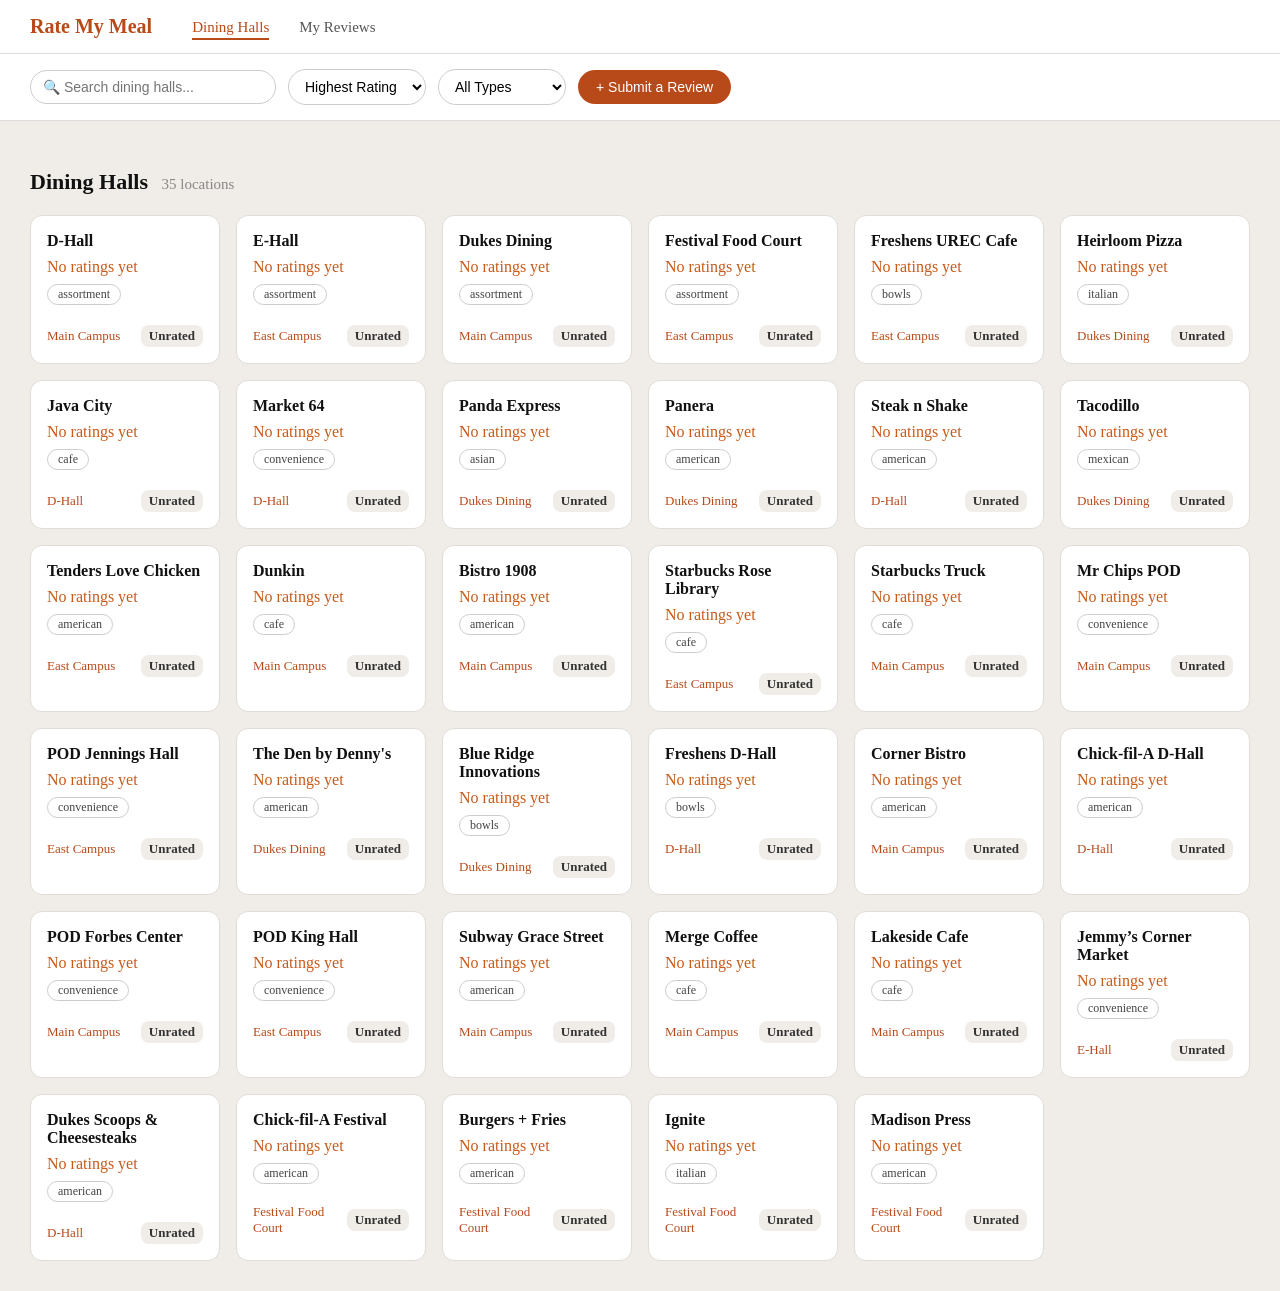
==== src/index.html @ 4877fde2 "Start" ====
<!DOCTYPE html>
<html lang="en">

<head>
    <meta charset="UTF-8">
    <meta name="viewport" content="width=device-width, initial-scale=1.0">
    <title>Rate My Meal</title>
    <link rel="icon" href="https://fav.mhciael.com/%E2%AD%90">

    <link rel="stylesheet" href="styles/styles.css">
</head>

<body>

    <!-- Navigation Bar -->
    <nav class="navbar">
        <div class="nav-logo">Rate My Meal</div>
        <ul class="nav-links">
            <li><a href="#" class="active">Dining Halls</a></li>
            <li><a href="#">My Reviews</a></li>
        </ul>
    </nav>

    <!-- Search and Filter Bar -->
    <div class="search-bar">
        <input type="text" id="search-input" placeholder="&#128269; Search dining halls...">
        <select id="sort-select">
            <option value="highest">Highest Rating</option>
            <option value="lowest">Lowest Rating</option>
            <option value="az">Name A-Z</option>
        </select>
        <select id="cuisine-select">
            <option value="all">All Types</option>
            <option value="assortment">Assortment</option>
            <option value="american">American</option>
            <option value="asian">Asian</option>
            <option value="italian">Italian</option>
            <option value="mexican">Mexican</option>
            <option value="cafe">Cafe</option>
            <option value="bowls">Bowls</option>
            <option value="convenience">Convenience</option>
        </select>
        <button type="submit" class="submit-btn" id="submit-btn">+ Submit a Review</button>
    </div>

    <!-- Main Content -->
    <main class="main-content">
        <h2 class="section-title">Dining Halls <span class="location-count" id="location-count">15 locations</span></h2>

        <!-- Dining Hall Cards Grid -->
        <div class="card-grid" id="card-grid"></div>


    </main>

    <!-- Review Modal (hidden by default) -->
    <div class="modal" id="review-modal">
        <div class="modal-box">
            <button type="submit" class="modal-close" id="close-modal">&#10005;</button>
            <h2>Submit a Review</h2>

            <form id="review-form">
                <label for="dining-hall">Dining Hall</label>
                <select id="dining-hall">
                    <option value="">-- Select a dining hall --</option>
                    <option value="dhall">D-Hall</option>
                    <option value="ehall">E-Hall</option>
                    <option value="dukes">Dukes Dining</option>
                    <option value="festival">Festival Food Court</option>
                    <option value="freshens_urec">Freshens UREC Cafe</option>
                    <option value="heirloom">Heirloom Pizza</option>
                    <option value="java_city">Java City</option>
                    <option value="market64">Market 64</option>
                    <option value="panda_express">Panda Express</option>
                    <option value="panera">Panera</option>
                    <option value="steak_n_shake">Steak n Shake</option>
                    <option value="tacodillo">Tacodillo</option>
                    <option value="tlc">Tenders Love Chicken</option>
                    <option value="dunkin">Dunkin</option>
                    <option value="bistro1908">Bistro 1908</option>
                    <option value="starbucks_rose">Starbucks Rose Library</option>
                    <option value="starbucks_truck">Starbucks Truck</option>
                    <option value="mr_chips">Mr Chips POD</option>
                    <option value="pod_jennings">POD Jennings Hall</option>
                    <option value="den_dennys">The Den by Denny's</option>
                    <option value="blue_ridge">Blue Ridge Innovations</option>
                    <option value="freshens_dhall">Freshens D-Hall</option>
                    <option value="corner_bistro">Corner Bistro</option>
                    <option value="chickfila_dhall">Chick-fil-A D-Hall</option>
                    <option value="pod_forbes">POD Forbes Center</option>
                    <option value="pod_king">POD King Hall</option>
                    <option value="subway_grace">Subway Grace Street</option>
                    <option value="merge_coffee">Merge Coffee</option>
                    <option value="lakeside">Lakeside Cafe</option>
                    <option value="jemmys">Jemmy’s Corner Market</option>
                    <option value="dukes_scoops">Dukes Scoops &amp; Cheesesteaks</option>
                    <option value="chickfila_festival">Chick-fil-A Festival</option>
                    <option value="burgers_fries">Burgers + Fries</option>
                    <option value="ignite">Ignite</option>
                    <option value="madison_press">Madison Press</option>
                </select>

                <label for="reviewer-name">Your Name</label>
                <input type="text" id="reviewer-name" placeholder="e.g. Jane Smith" required>

                <label for="star-rating">Rating (1-5)</label>
                <input type="number" id="star-rating" min="1" max="5" placeholder="e.g. 4" required>

                <label for="review-text">Review</label>
                <textarea id="review-text" rows="4" placeholder="Write your review here..." required></textarea>

                <button type="submit" class="submit-btn">Submit Review</button>
            </form>

            <!-- Shown after form is submitted -->
            <div id="confirmation-msg" style="display: none;">
                <p>&#10003; Thanks for your review! It has been submitted.</p>
            </div>
        </div>
    </div>

    <script src="scripts/main.js"></script>

</body>

</html>
---- src/styles/styles.css ----
/* General Reset */
body {
    margin: 0;
    padding: 0;
    font-family: Georgia, serif;
    background-color: #f0ede8;
    color: #222;
}

/* Navigation Bar */
.navbar {
    background-color: white;
    padding: 15px 30px;
    display: flex;
    align-items: center;
    gap: 40px;
    border-bottom: 1px solid #ddd;
}

.nav-logo {
    font-size: 20px;
    font-weight: bold;
    color: #b84a1a;
}

.nav-links {
    list-style: none;
    margin: 0;
    padding: 0;
    display: flex;
    gap: 30px;
}

.nav-links a {
    text-decoration: none;
    color: #555;
    font-size: 15px;
}

.nav-links a.active {
    color: #b84a1a;
    border-bottom: 2px solid #b84a1a;
    padding-bottom: 3px;
}

/* Search and Filter Bar */
.search-bar {
    background-color: white;
    padding: 15px 30px;
    display: flex;
    align-items: center;
    gap: 12px;
    border-bottom: 1px solid #ddd;
}

.search-bar input {
    padding: 8px 12px;
    border: 1px solid #ccc;
    border-radius: 20px;
    font-size: 14px;
    width: 220px;
}

.search-bar select {
    padding: 8px 12px;
    border: 1px solid #ccc;
    border-radius: 20px;
    font-size: 14px;
    background-color: white;
}

.submit-btn {
    padding: 9px 18px;
    background-color: #b84a1a;
    color: white;
    border: none;
    border-radius: 20px;
    font-size: 14px;
    cursor: pointer;
}

.submit-btn:hover {
    background-color: #963d15;
}

/* Main Content */
.main-content {
    padding: 30px 30px;
}

.section-title {
    font-size: 22px;
    font-weight: bold;
    margin-bottom: 20px;
    color: #111;
}

.location-count {
    font-size: 15px;
    font-weight: normal;
    color: #888;
    margin-left: 8px;
}

/* Card Grid */
.card-grid {
    display: grid;
    grid-template-columns: repeat(6, 1fr);
    gap: 16px;
}

/* Individual Card */
.card {
    background-color: white;
    border-radius: 12px;
    padding: 16px;
    border: 1px solid #e0ddd8;
}

.card-name {
    font-size: 16px;
    font-weight: bold;
    margin: 0 0 8px 0;
    color: #111;
}

/* Star Ratings */
.stars {
    color: #c85a1a;
    font-size: 16px;
    margin-bottom: 8px;
}

/* Cuisine Tag */
.tag {
    display: inline-block;
    border: 1px solid #ccc;
    border-radius: 20px;
    padding: 2px 10px;
    font-size: 12px;
    color: #444;
    margin-bottom: 12px;
}

/* Card Footer (campus + rating) */
.card-footer {
    display: flex;
    justify-content: space-between;
    align-items: center;
    margin-top: 8px;
}

.campus {
    font-size: 13px;
    color: #b84a1a;
}

.rating {
    font-size: 13px;
    font-weight: bold;
    background-color: #f0ede8;
    padding: 3px 8px;
    border-radius: 8px;
    color: #333;
}

/* Modal Overlay */
.modal {
    display: none;
    position: fixed;
    top: 0;
    left: 0;
    width: 100%;
    height: 100%;
    background-color: rgba(0, 0, 0, 0.5);
    justify-content: center;
    align-items: center;
}

/* Modal Box */
.modal-box {
    background-color: white;
    border-radius: 12px;
    padding: 30px;
    width: 420px;
    position: relative;
}

.modal-box h2 {
    margin-top: 0;
    color: #111;
}

/* Close Button */
.modal-close {
    position: absolute;
    top: 14px;
    right: 16px;
    background: none;
    border: none;
    font-size: 18px;
    cursor: pointer;
    color: #888;
}

.modal-close:hover {
    color: #333;
}

/* Form Fields */
.modal-box label {
    display: block;
    margin-top: 14px;
    margin-bottom: 4px;
    font-size: 14px;
    font-weight: bold;
    color: #333;
}

.modal-box input,
.modal-box select,
.modal-box textarea {
    width: 100%;
    padding: 8px 10px;
    border: 1px solid #ccc;
    border-radius: 8px;
    font-size: 14px;
    box-sizing: border-box;
}

.modal-box .submit-btn {
    margin-top: 18px;
    width: 100%;
}

/* Confirmation Message */
#confirmation-msg {
    text-align: center;
    font-size: 16px;
    color: #2a7a2a;
    padding: 20px 0;
}
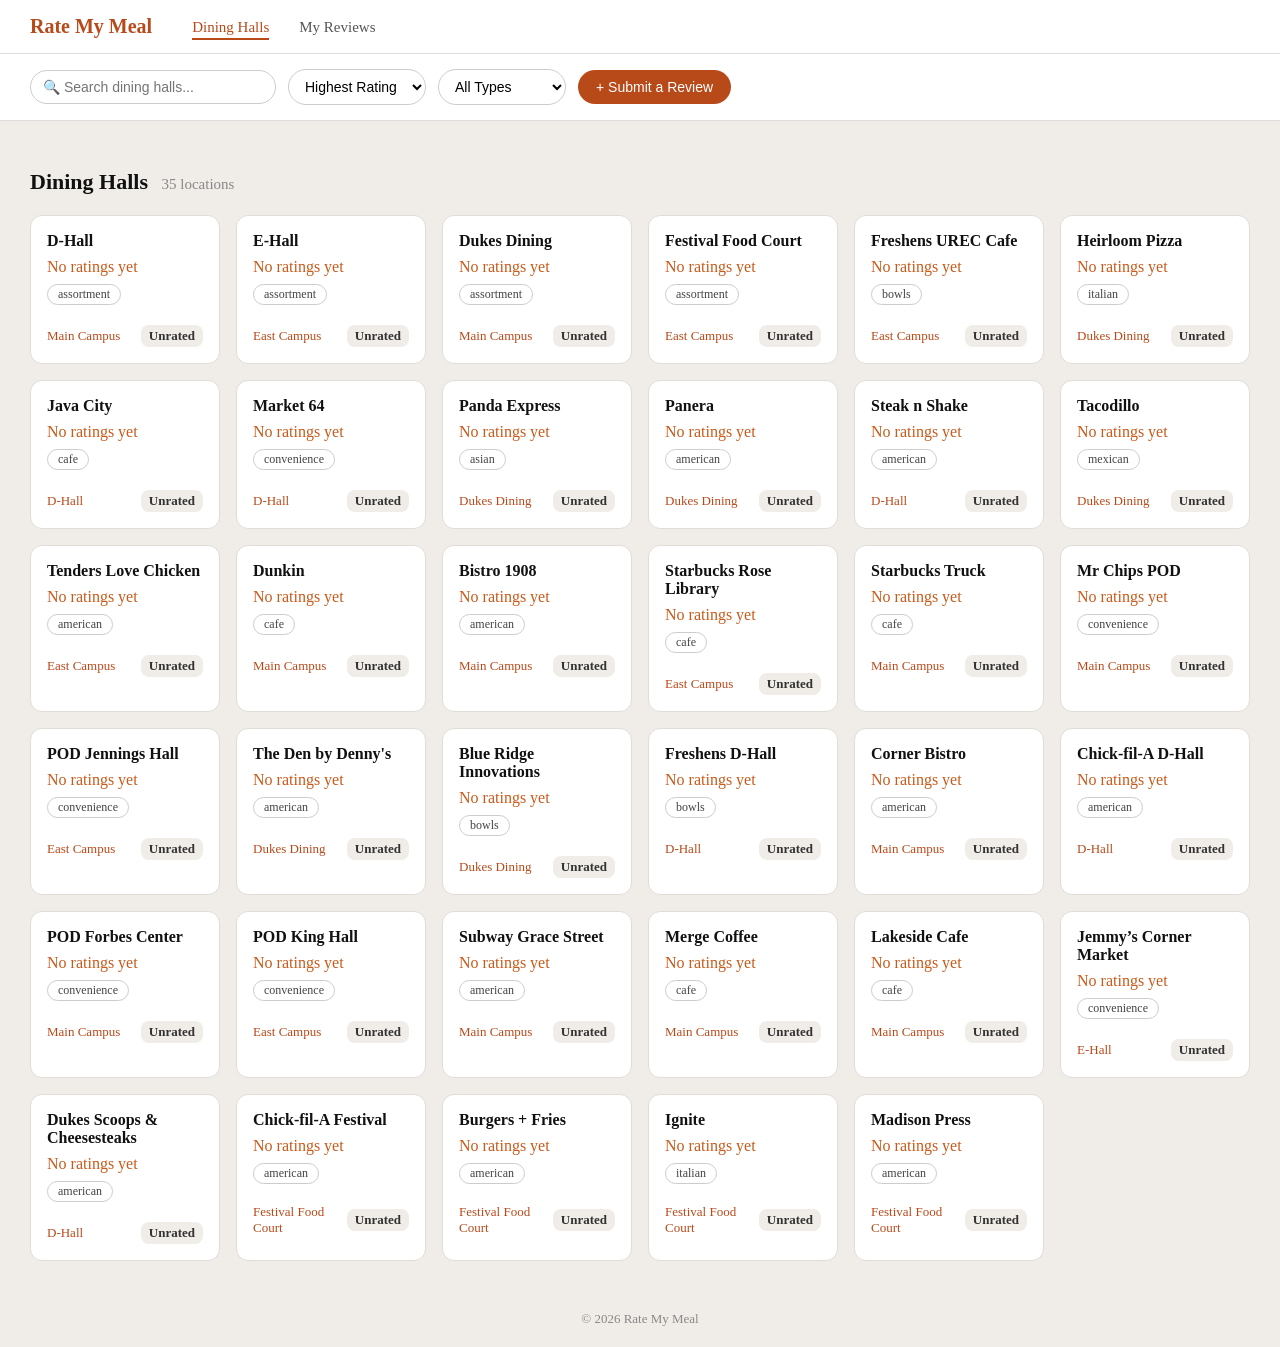
==== commit af4349db: "B2, B3, B9 start" ====
--- a/src/index.html
+++ b/src/index.html
@@ -6,62 +6,66 @@
     <meta name="viewport" content="width=device-width, initial-scale=1.0">
     <title>Rate My Meal</title>
     <link rel="icon" href="https://fav.mhciael.com/%E2%AD%90">
-
     <link rel="stylesheet" href="styles/styles.css">
 </head>
 
 <body>
 
-    <!-- Navigation Bar -->
-    <nav class="navbar">
+    <header>
+        <nav class="navbar">
         <div class="nav-logo">Rate My Meal</div>
-        <ul class="nav-links">
-            <li><a href="#" class="active">Dining Halls</a></li>
-            <li><a href="#">My Reviews</a></li>
-        </ul>
-    </nav>
+            <ul class="nav-links">
+                <li><a href="index.html" class="active">Dining Halls</a></li>
+                <li><a href="reviews.html">My Reviews</a></li>
+            </ul>
+        </nav>
 
-    <!-- Search and Filter Bar -->
-    <div class="search-bar">
-        <input type="text" id="search-input" placeholder="&#128269; Search dining halls...">
-        <select id="sort-select">
-            <option value="highest">Highest Rating</option>
-            <option value="lowest">Lowest Rating</option>
-            <option value="az">Name A-Z</option>
-        </select>
-        <select id="cuisine-select">
-            <option value="all">All Types</option>
-            <option value="assortment">Assortment</option>
-            <option value="american">American</option>
-            <option value="asian">Asian</option>
-            <option value="italian">Italian</option>
-            <option value="mexican">Mexican</option>
-            <option value="cafe">Cafe</option>
-            <option value="bowls">Bowls</option>
-            <option value="convenience">Convenience</option>
-        </select>
-        <button type="submit" class="submit-btn" id="submit-btn">+ Submit a Review</button>
-    </div>
+        <section class="search-bar" aria-label="Search dining halls">
+            <label for="search-input" class="visually-hidden">Search dining halls</label>
+            <input type="text" id="search-input" placeholder="&#128269; Search dining halls...">
 
-    <!-- Main Content -->
+            <label for="sort-select" class="visually-hidden">Sort dining halls</label>
+            <select id="sort-select">
+                <option value="highest">Highest Rating</option>
+                <option value="lowest">Lowest Rating</option>
+                <option value="az">Name A-Z</option>
+            </select>
+
+            <label for="cuisine-select" class="visually-hidden">Filter by cuisine</label>
+            <select id="cuisine-select">
+                <option value="all">All Types</option>
+                <option value="assortment">Assortment</option>
+                <option value="american">American</option>
+                <option value="asian">Asian</option>
+                <option value="italian">Italian</option>
+                <option value="mexican">Mexican</option>
+                <option value="cafe">Cafe</option>
+                <option value="bowls">Bowls</option>
+                <option value="convenience">Convenience</option>
+            </select>
+
+            <button type="button" class="submit-btn" id="submit-btn">+ Submit a Review</button>
+        </section>
+    </header>
+
     <main class="main-content">
-        <h2 class="section-title">Dining Halls <span class="location-count" id="location-count">15 locations</span></h2>
-
-        <!-- Dining Hall Cards Grid -->
-        <div class="card-grid" id="card-grid"></div>
-
-
+        <section aria-labelledby="dining-halls-heading">
+            <h1 class="section-title" id="dining-halls-heading">
+                Dining Halls
+                <span class="location-count" id="location-count"> 35 locations</span>
+            </h1>
+            <section class="card-grid" id="card-grid" aria-label="Dining hall listings"></section>
+        </section>
     </main>
 
-    <!-- Review Modal (hidden by default) -->
-    <div class="modal" id="review-modal">
-        <div class="modal-box">
-            <button type="submit" class="modal-close" id="close-modal">&#10005;</button>
+    <aside class="modal" id="review-modal">
+        <section class="modal-box">
+            <button type="button" class="modal-close" id="close-modal" aria-label="Close review form">&#10005;</button>
             <h2>Submit a Review</h2>
 
             <form id="review-form">
                 <label for="dining-hall">Dining Hall</label>
-                <select id="dining-hall">
+                <select id="dining-hall" required>
                     <option value="">-- Select a dining hall --</option>
                     <option value="dhall">D-Hall</option>
                     <option value="ehall">E-Hall</option>
@@ -112,15 +116,16 @@
                 <button type="submit" class="submit-btn">Submit Review</button>
             </form>
 
-            <!-- Shown after form is submitted -->
-            <div id="confirmation-msg" style="display: none;">
+            <div id="confirmation-msg" hidden>
                 <p>&#10003; Thanks for your review! It has been submitted.</p>
             </div>
-        </div>
-    </div>
+        </section>
+    </aside>
+
+    <footer class="footer">
+        © 2026 Rate My Meal
+    </footer>
 
     <script src="scripts/main.js"></script>
-
 </body>
-
 </html>
--- a/src/styles/styles.css
+++ b/src/styles/styles.css
@@ -239,4 +239,29 @@
     font-size: 16px;
     color: #2a7a2a;
     padding: 20px 0;
-}+}
+
+.empty-text {
+    font-size: 14px;
+    color: #666;
+}
+
+/* Footer */
+.footer {
+    text-align: center;
+    padding: 20px;
+    color: #888;
+    font-size: 13px;
+}
+
+.visually-hidden {
+    position: absolute;
+    width: 1px;
+    height: 1px;
+    padding: 0;
+    margin: -1px;
+    overflow: hidden;
+    clip: rect(0, 0, 0, 0);
+    white-space: nowrap;
+    border: 0;
+}
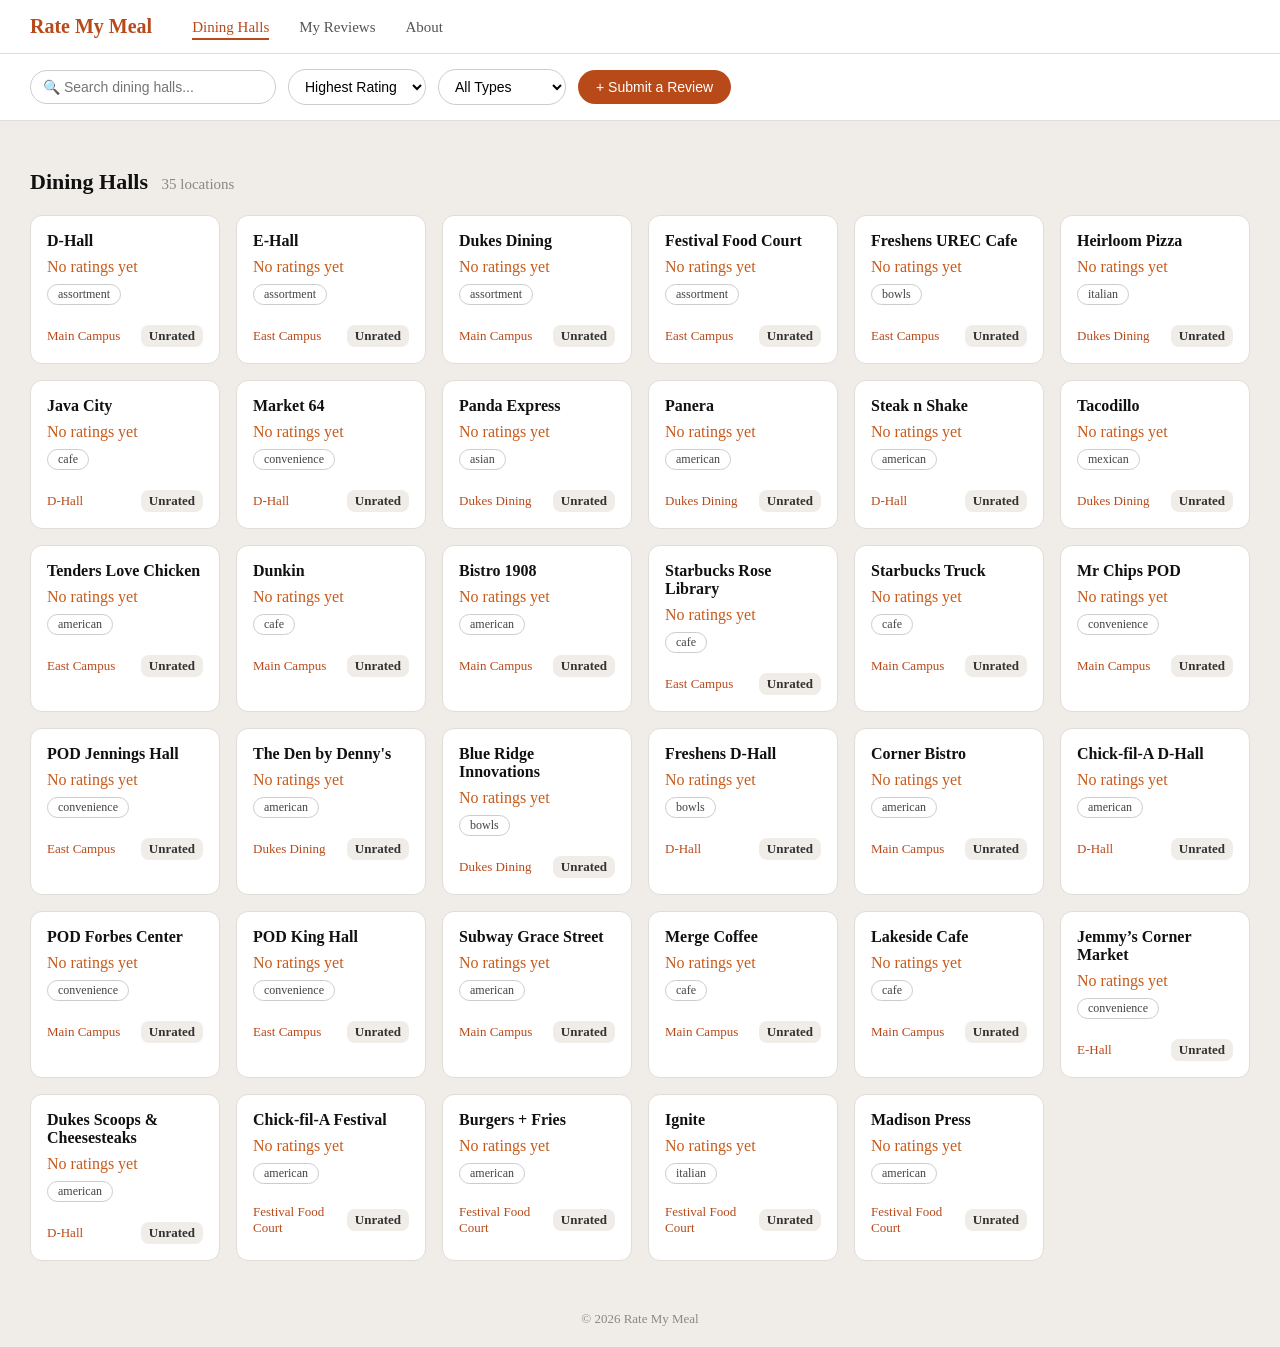
==== commit d868ac31: "About page" ====
--- a/src/index.html
+++ b/src/index.html
@@ -17,6 +17,7 @@
             <ul class="nav-links">
                 <li><a href="index.html" class="active">Dining Halls</a></li>
                 <li><a href="reviews.html">My Reviews</a></li>
+                <li><a href="about.html">About</a></li>
             </ul>
         </nav>
 
--- a/src/styles/styles.css
+++ b/src/styles/styles.css
@@ -265,3 +265,5 @@
     white-space: nowrap;
     border: 0;
 }
+
+
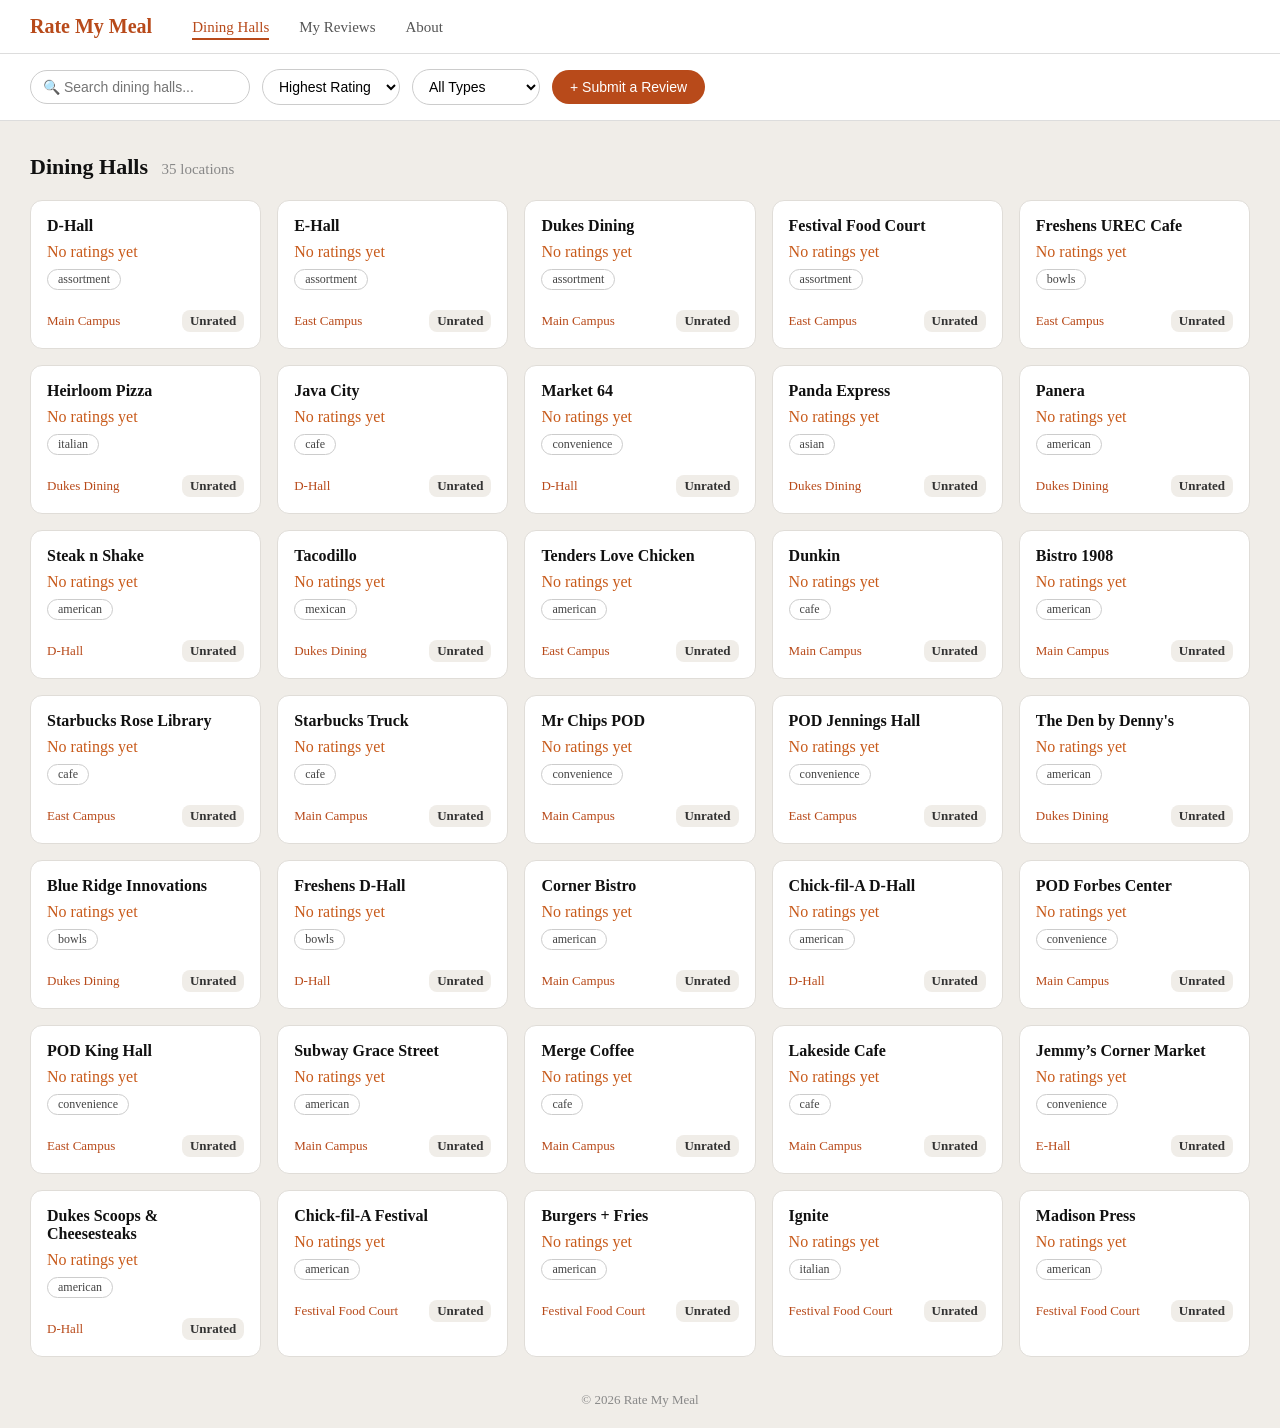
==== commit 8bb0e4f9: "B11 and B12" ====
--- a/src/index.html
+++ b/src/index.html
@@ -53,7 +53,7 @@
         <section aria-labelledby="dining-halls-heading">
             <h1 class="section-title" id="dining-halls-heading">
                 Dining Halls
-                <span class="location-count" id="location-count"> 35 locations</span>
+                <span class="location-count" id="location-count"></span>
             </h1>
             <section class="card-grid" id="card-grid" aria-label="Dining hall listings"></section>
         </section>
--- a/src/styles/styles.css
+++ b/src/styles/styles.css
@@ -1,3 +1,8 @@
+html, body {
+    max-width: 100%;
+    overflow-x: hidden;
+}
+
 /* General Reset */
 body {
     margin: 0;
@@ -59,6 +64,9 @@
     border-radius: 20px;
     font-size: 14px;
     width: 220px;
+    width: 100%;
+    max-width: 220px;
+    box-sizing: border-box;
 }
 
 .search-bar select {
@@ -85,7 +93,7 @@
 
 /* Main Content */
 .main-content {
-    padding: 30px 30px;
+    padding: 15px 30px;
 }
 
 .section-title {
@@ -105,7 +113,7 @@
 /* Card Grid */
 .card-grid {
     display: grid;
-    grid-template-columns: repeat(6, 1fr);
+    grid-template-columns: repeat(auto-fit, minmax(220px, 1fr));
     gap: 16px;
 }
 
@@ -266,4 +274,72 @@
     border: 0;
 }
 
-
+@media (max-width: 760px) {
+    .navbar {
+        flex-direction: column;
+        align-items: flex-start;
+        gap: 16px;
+    }
+
+    .nav-links {
+        flex-wrap: wrap;
+        gap: 16px;
+    }
+
+    .search-bar {
+        display: grid;
+        grid-template-columns: 1fr 1fr;
+        gap: 12px;
+        align-items: center;
+    }
+
+    .search-bar input,
+    .search-bar select,
+    .search-bar .submit-btn {
+        box-sizing: border-box;
+        width: 100%;
+        min-width: 0;
+        margin: 0;
+    }
+
+    .search-bar input {
+        grid-column: 1 / 3;
+        max-width: none;
+    }
+
+    .search-bar .submit-btn {
+        grid-column: 1 / 3;
+    }
+
+    .card-grid {
+        grid-template-columns: repeat(2, 1fr);
+    }
+}
+
+@media (max-width: 480px) {
+    .search-bar {
+        grid-template-columns: 1fr;
+    }
+
+    .search-bar input,
+    .search-bar select,
+    .search-bar .submit-btn {
+        grid-column: auto;
+    }
+
+    .card-grid {
+        grid-template-columns: 1fr;
+    }
+
+    .main-content,
+    .search-bar,
+    .navbar {
+        padding-left: 16px;
+        padding-right: 16px;
+    }
+
+    .modal-box {
+        width: calc(100% - 32px);
+        padding: 20px;
+    }
+}
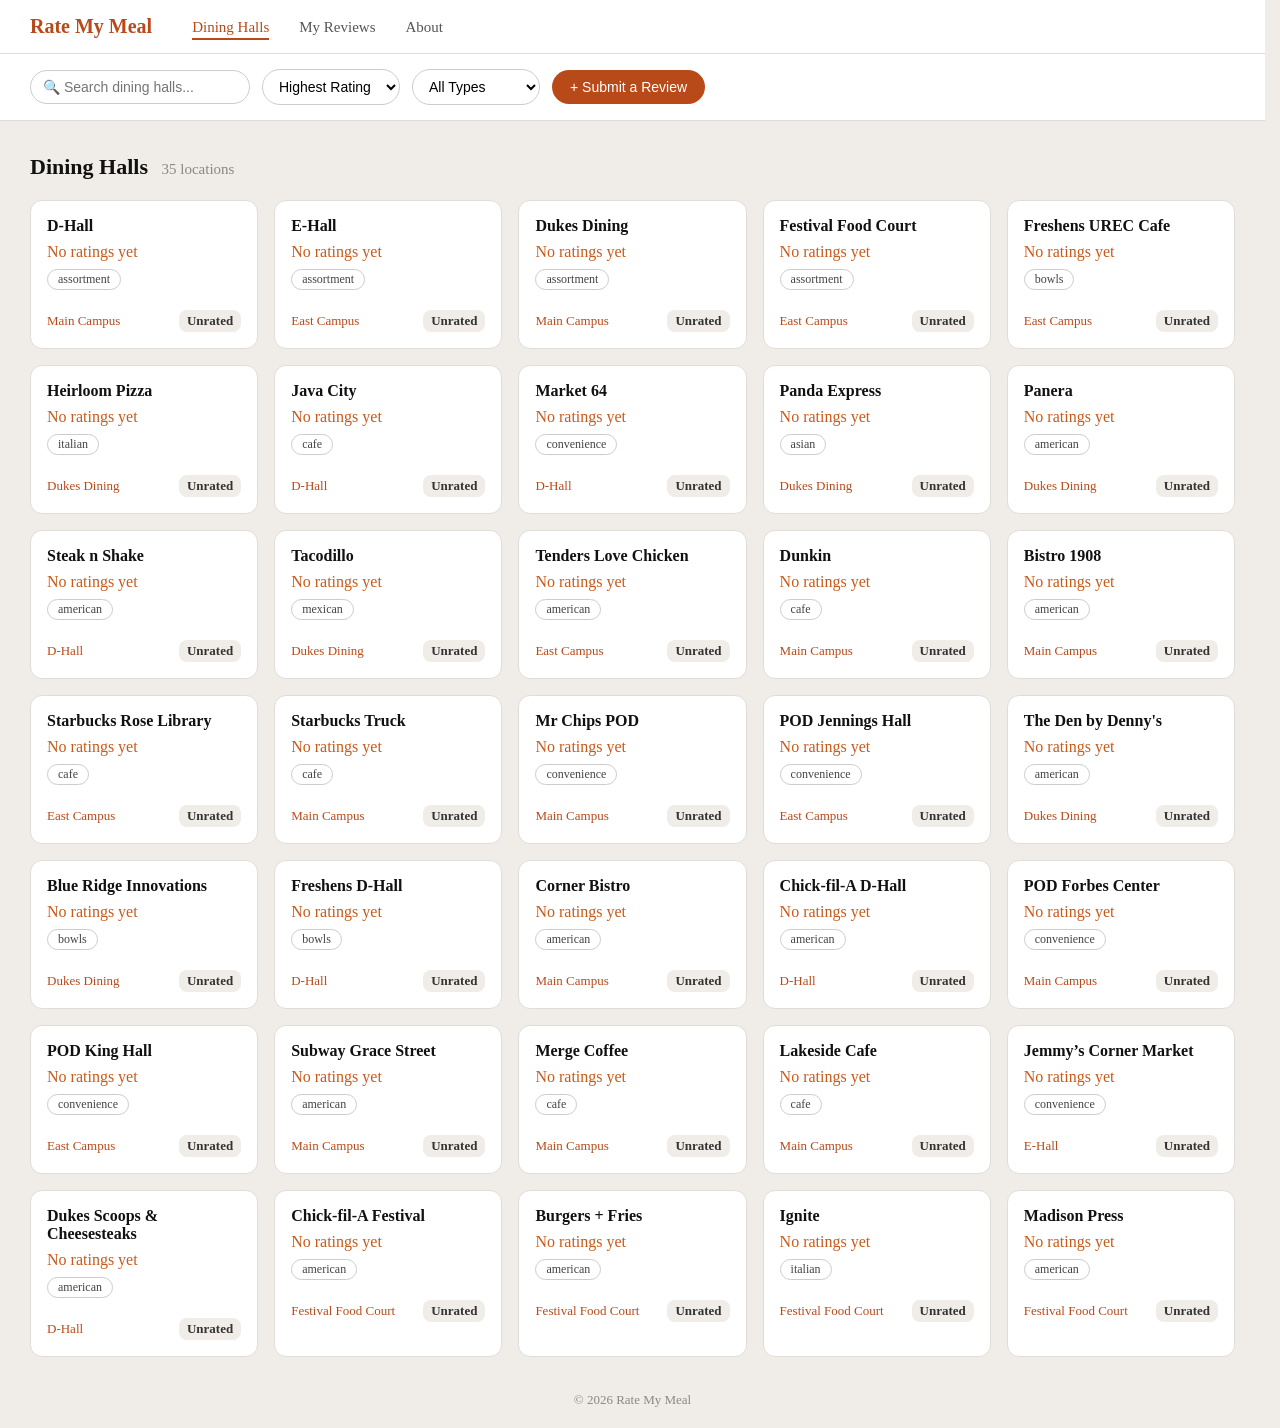
==== commit 807015a5: "Implemented I22 (hover/focus states) Co-authored-by: Copilot <copilot@github.com>" ====
--- a/src/index.html
+++ b/src/index.html
@@ -13,7 +13,7 @@
 
     <header>
         <nav class="navbar">
-        <div class="nav-logo">Rate My Meal</div>
+        <div class="nav-logo"><a href="index.html">Rate My Meal</a></div>
             <ul class="nav-links">
                 <li><a href="index.html" class="active">Dining Halls</a></li>
                 <li><a href="reviews.html">My Reviews</a></li>
--- a/src/styles/styles.css
+++ b/src/styles/styles.css
@@ -1,4 +1,9 @@
-html, body {
+html {
+    scrollbar-gutter: stable;
+}
+
+html,
+body {
     max-width: 100%;
     overflow-x: hidden;
 }
@@ -22,7 +27,8 @@
     border-bottom: 1px solid #ddd;
 }
 
-.nav-logo {
+.nav-logo > a {
+    text-decoration: none;
     font-size: 20px;
     font-weight: bold;
     color: #b84a1a;
@@ -40,6 +46,10 @@
     text-decoration: none;
     color: #555;
     font-size: 15px;
+}
+
+.nav-links a:hover {
+    color: #b84a1a;
 }
 
 .nav-links a.active {
@@ -77,6 +87,10 @@
     background-color: white;
 }
 
+section > select:hover {
+    border-color: #b84a1a;
+}
+
 .submit-btn {
     padding: 9px 18px;
     background-color: #b84a1a;
@@ -123,8 +137,17 @@
     border-radius: 12px;
     padding: 16px;
     border: 1px solid #e0ddd8;
-}
-
+    transition: background-color 0.2s ease, transform 0.2s ease;
+}
+
+section > .card:hover {
+    background-color: #f7f1ec;
+    transform: translateY(-2px);
+}
+.card:focus {
+    outline: 2px solid #b84a1a;
+    outline-offset: 2px;
+}
 .card-name {
     font-size: 16px;
     font-weight: bold;
@@ -274,6 +297,14 @@
     border: 0;
 }
 
+.responsive-img {
+    max-width: 100%;
+    height: auto;
+    padding: 15px 0px;
+    display: block;
+    margin: 0 auto;
+}
+
 @media (max-width: 760px) {
     .navbar {
         flex-direction: column;
@@ -342,4 +373,36 @@
         width: calc(100% - 32px);
         padding: 20px;
     }
-}
+
+    .summary-card {
+        margin-bottom: 20px;
+    }
+
+    /* tighten spacing inside */
+    .summary-card h1 {
+        margin-bottom: 5px;
+    }
+
+    .summary-card p {
+        margin-bottom: 10px;
+        color: #555;
+    }
+
+    /* rating line */
+    #average-rating {
+        display: flex;
+        align-items: center;
+        gap: 8px;
+        font-size: 1.1rem;
+    }
+
+    #avg-stars {
+        color: #f4b400;
+        /* same gold as your stars */
+    }
+
+    #review-count {
+        color: gray;
+        font-size: 0.9rem;
+    }
+}
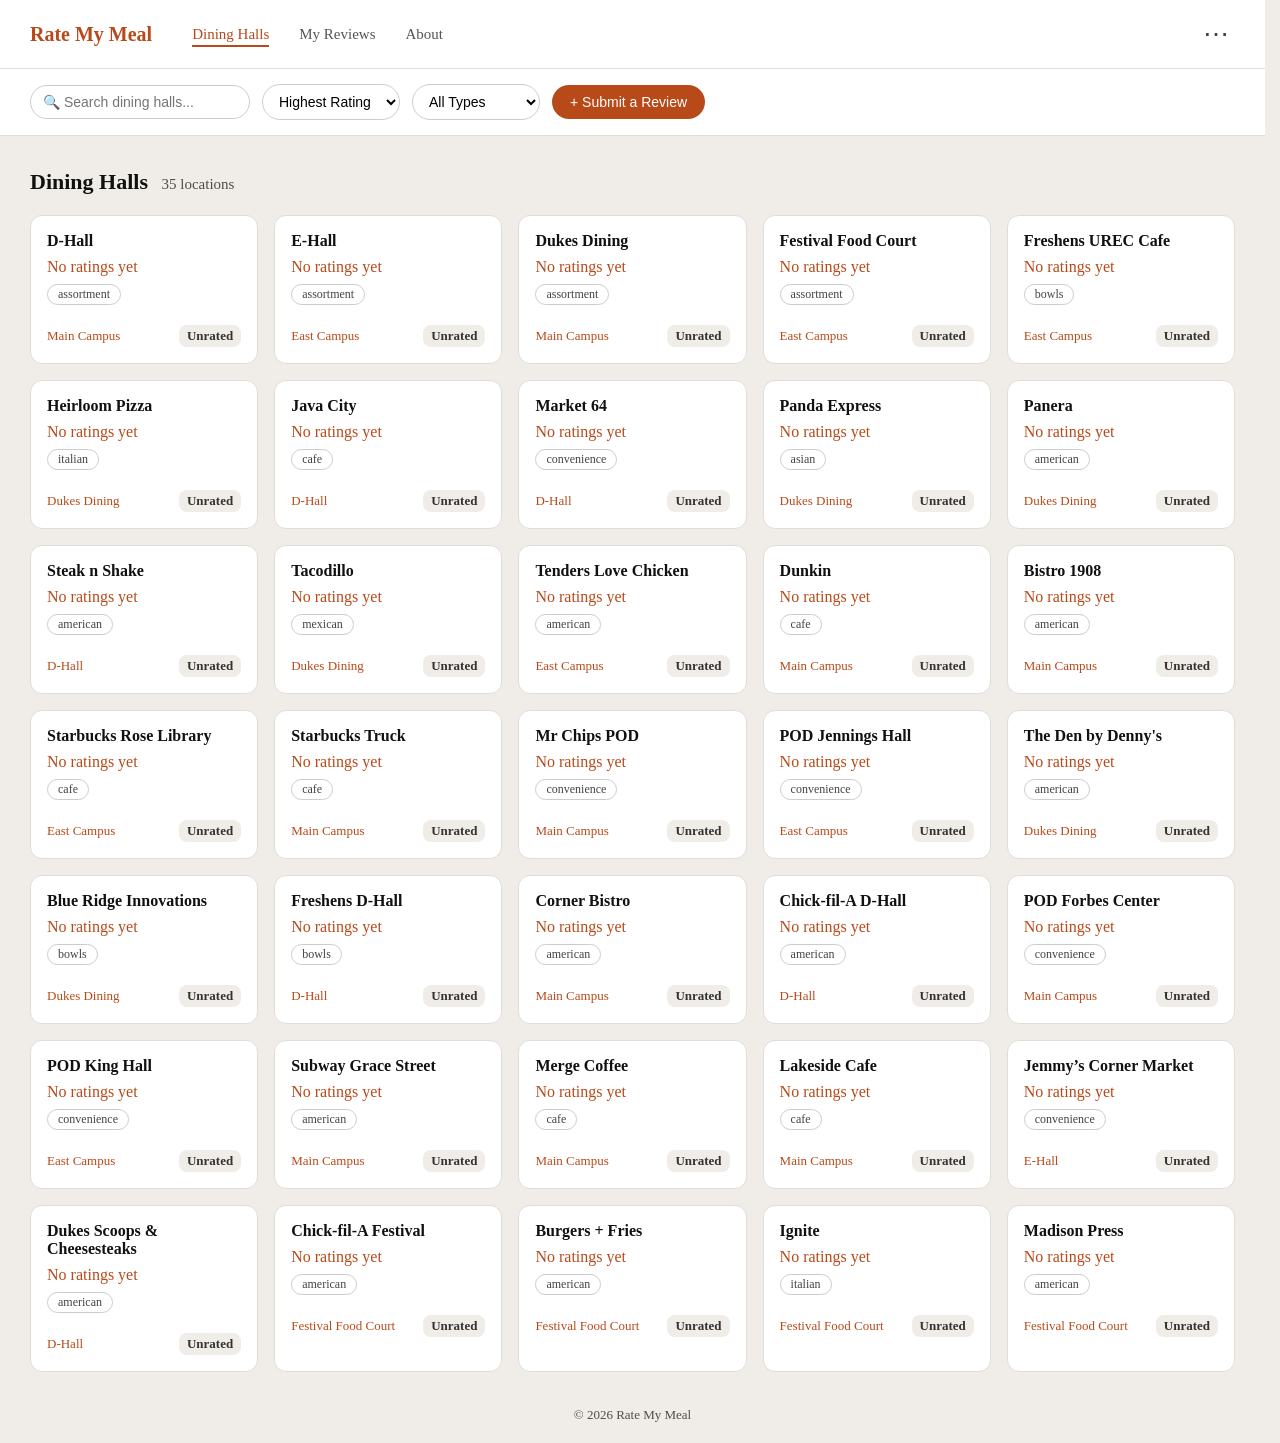
==== commit d5eaa757: "I19 and 26" ====
--- a/src/index.html
+++ b/src/index.html
@@ -19,6 +19,17 @@
                 <li><a href="reviews.html">My Reviews</a></li>
                 <li><a href="about.html">About</a></li>
             </ul>
+
+            <div class="view-menu">
+                <button type="button" id="view-menu-btn" class="view-menu-btn" aria-label="Change view">
+                &#8943;
+                </button>
+
+                <div id="view-menu-dropdown" class="view-menu-dropdown">
+                    <button type="button" id="card-view-btn">Card View</button>
+                    <button type="button" id="list-view-btn">List View</button>
+                </div>
+            </div>
         </nav>
 
         <section class="search-bar" aria-label="Search dining halls">
--- a/src/styles/styles.css
+++ b/src/styles/styles.css
@@ -120,7 +120,7 @@
 .location-count {
     font-size: 15px;
     font-weight: normal;
-    color: #888;
+    color: #4D4D4D;
     margin-left: 8px;
 }
 
@@ -157,7 +157,7 @@
 
 /* Star Ratings */
 .stars {
-    color: #c85a1a;
+    color: #b84a1a;
     font-size: 16px;
     margin-bottom: 8px;
 }
@@ -277,11 +277,36 @@
     color: #666;
 }
 
+/* Review-specific styles */
+.review-text {
+    font-style: italic;
+    color: #555;
+    margin: 8px 0;
+    line-height: 1.4;
+}
+
+.review-meta {
+    display: flex;
+    justify-content: space-between;
+    align-items: center;
+    margin-top: 8px;
+    font-size: 12px;
+    color: #4D4D4D;
+}
+
+.reviewer {
+    font-weight: bold;
+}
+
+.review-date {
+    font-style: italic;
+}
+
 /* Footer */
 .footer {
     text-align: center;
     padding: 20px;
-    color: #888;
+    color: #4D4D4D;
     font-size: 13px;
 }
 
@@ -307,14 +332,26 @@
 
 @media (max-width: 760px) {
     .navbar {
-        flex-direction: column;
-        align-items: flex-start;
-        gap: 16px;
+    display: grid;
+    grid-template-columns: 1fr auto;
+    align-items: center;
+    gap: 12px;
+}
+
+    .nav-logo {
+        grid-column: 1;
+    }
+
+    .view-menu {
+        grid-column: 2;
+        grid-row: 1;
+        margin-left: 0;
+        justify-self: end;
     }
 
     .nav-links {
-        flex-wrap: wrap;
-        gap: 16px;
+        grid-column: 1 / 3;
+            grid-row: 2;
     }
 
     .search-bar {
@@ -405,4 +442,155 @@
         color: gray;
         font-size: 0.9rem;
     }
+}
+
+.reviews-controls {
+    display: flex;
+    align-items: center;
+    gap: 12px;              
+    flex-wrap: wrap;
+    margin-top: 8px;
+}
+
+.reviews-controls select {
+    padding: 8px 12px;
+    border: 1px solid #ccc;
+    border-radius: 20px;
+    font-size: 14px;
+    background-color: white;
+    cursor: pointer;
+}
+
+.reviews-controls select:hover {
+    border-color: #b84a1a;
+}
+
+#reviews-container {
+    margin-top: 16px;
+}
+
+.view-menu {
+    position: relative;
+    margin-left: auto;
+}
+
+.view-menu-btn {
+    width: 38px;
+    height: 38px;
+    border: none;
+    border-radius: 50%;
+    background-color: white;
+    color: #444;
+    font-size: 26px;
+    line-height: 1;
+    cursor: pointer;
+}
+
+.view-menu-btn:hover {
+    background-color: #f7f1ec;
+    color: #b84a1a;
+}
+
+.view-menu-dropdown {
+    display: none;
+    position: absolute;
+    top: 44px;
+    right: 0;
+    background-color: white;
+    border: 1px solid #e0ddd8;
+    border-radius: 12px;
+    min-width: 135px;
+    box-shadow: 0 4px 12px rgba(0, 0, 0, 0.12);
+    z-index: 20;
+    overflow: hidden;
+}
+
+.view-menu-dropdown.show {
+    display: block;
+}
+
+.view-menu-dropdown button {
+    width: 100%;
+    padding: 10px 14px;
+    border: none;
+    background-color: white;
+    text-align: left;
+    cursor: pointer;
+    font-size: 14px;
+    color: #333;
+}
+
+.view-menu-dropdown button:hover,
+.view-menu-dropdown button.active {
+    background-color: #f7f1ec;
+    color: #b84a1a;
+}
+
+.card-grid.list-view {
+    display: flex;
+    flex-direction: column;
+    gap: 14px;
+}
+
+.card-grid.list-view .card {
+    display: grid;
+    grid-template-columns: 2fr 1.2fr 1fr;
+    grid-template-areas:
+        "name stars tag"
+        "campus rating tag";
+    align-items: center;
+    gap: 8px 24px;
+    padding: 18px 22px;
+}
+
+.card-grid.list-view .card-name {
+    grid-area: name;
+    margin: 0;
+    font-size: 18px;
+}
+
+.card-grid.list-view .stars {
+    grid-area: stars;
+    margin: 0;
+    text-align: left;
+}
+
+.card-grid.list-view .tag {
+    grid-area: tag;
+    justify-self: end;
+    margin: 0;
+}
+
+.card-grid.list-view .card-footer {.navbar {
+    display: grid;
+    grid-template-columns: 1fr auto;
+    align-items: center;
+    gap: 12px;
+}
+
+.nav-logo {
+    grid-column: 1;
+}
+
+.view-menu {
+    grid-column: 2;
+    grid-row: 1;
+    margin-left: 0;
+    justify-self: end;
+}
+
+.nav-links {
+    grid-column: 1 / 3;
+    grid-row: 2;
+}
+    display: contents;
+}
+
+.card-grid.list-view .campus {
+    grid-area: campus;
+}
+
+.card-grid.list-view .rating {
+    grid-area: rating;
+    justify-self: start;
 }
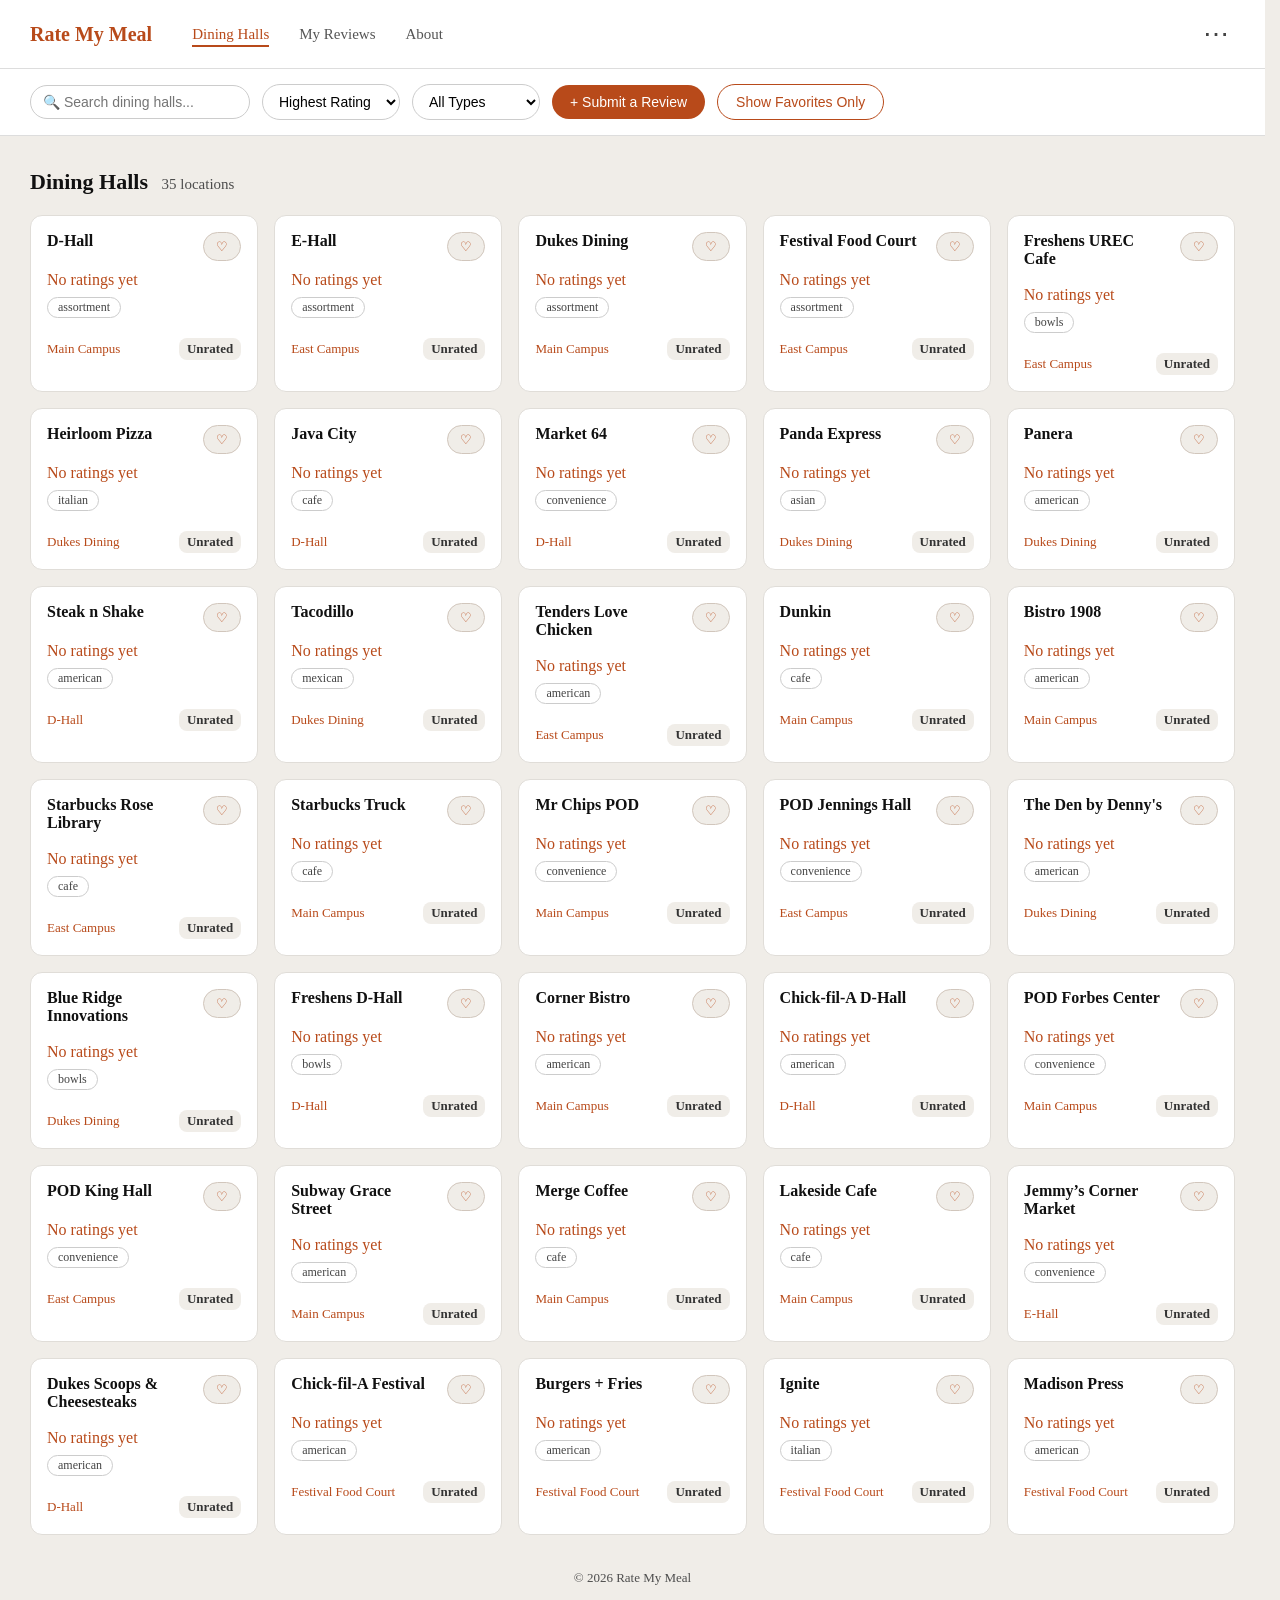
==== commit 40a10289: "Implemented I23 Co-authored-by: Copilot <copilot@github.com>" ====
--- a/src/index.html
+++ b/src/index.html
@@ -57,6 +57,7 @@
             </select>
 
             <button type="button" class="submit-btn" id="submit-btn">+ Submit a Review</button>
+            <button type="button" class="submit-btn" id="favorites-only-btn">Show Favorites Only</button>
         </section>
     </header>
 
--- a/src/styles/styles.css
+++ b/src/styles/styles.css
@@ -101,8 +101,25 @@
     cursor: pointer;
 }
 
-.submit-btn:hover {
+.submit-btn:hover,
+.submit-btn.active {
     background-color: #963d15;
+}
+
+#favorites-only-btn {
+    background-color: transparent;
+    color: #b84a1a;
+    border: 1px solid #b84a1a;
+}
+
+#favorites-only-btn.active {
+    background-color: #b84a1a;
+    color: white;
+}
+
+#favorites-only-btn:hover {
+    background-color: #b84a1a;
+    color: white;
 }
 
 /* Main Content */
@@ -174,6 +191,37 @@
 }
 
 /* Card Footer (campus + rating) */
+.card-top {
+    display: flex;
+    justify-content: space-between;
+    align-items: flex-start;
+    gap: 12px;
+    margin-bottom: 10px;
+}
+
+.favorite-btn {
+    padding: 6px 12px;
+    background-color: #f0ede8;
+    border: 1px solid #d1c6bc;
+    border-radius: 20px;
+    color: #b84a1a;
+    font-size: 13px;
+    cursor: pointer;
+    transition: background-color 0.2s ease, color 0.2s ease, border-color 0.2s ease;
+}
+
+.favorite-btn:hover,
+.favorite-btn:focus {
+    background-color: #f7f1ec;
+    outline: none;
+}
+
+.favorite-btn.favorited {
+    background-color: #b84a1a;
+    color: white;
+    border-color: #b84a1a;
+}
+
 .card-footer {
     display: flex;
     justify-content: space-between;
@@ -193,6 +241,28 @@
     padding: 3px 8px;
     border-radius: 8px;
     color: #333;
+}
+
+/* Delete Review Button */
+.delete-review-btn {
+    margin-top: 12px;
+    padding: 6px 12px;
+    background-color: #d9534f;
+    color: white;
+    border: none;
+    border-radius: 6px;
+    font-size: 13px;
+    cursor: pointer;
+    transition: background-color 0.2s ease;
+}
+
+.delete-review-btn:hover {
+    background-color: #c9302c;
+}
+
+.delete-review-btn:focus {
+    outline: 2px solid #b84a1a;
+    outline-offset: 2px;
 }
 
 /* Modal Overlay */
@@ -593,4 +663,31 @@
 .card-grid.list-view .rating {
     grid-area: rating;
     justify-self: start;
+}
+
+
+
+/* STUFF FOR THE CANVAS CHARTS */
+.chart-card {
+    background-color: #f4f7fb; /* different from main page */
+    border: 2px solid #d0d7e2;
+    padding: 16px;
+    border-radius: 12px;
+}
+
+.chart-controls {
+    margin-bottom: 10px;
+}
+
+.chart-controls button {
+    margin-right: 8px;
+    padding: 6px 10px;
+    border-radius: 6px;
+    border: none;
+    background-color: #ddd;
+    cursor: pointer;
+}
+
+.chart-controls button:hover {
+    background-color: #bbb;
 }
